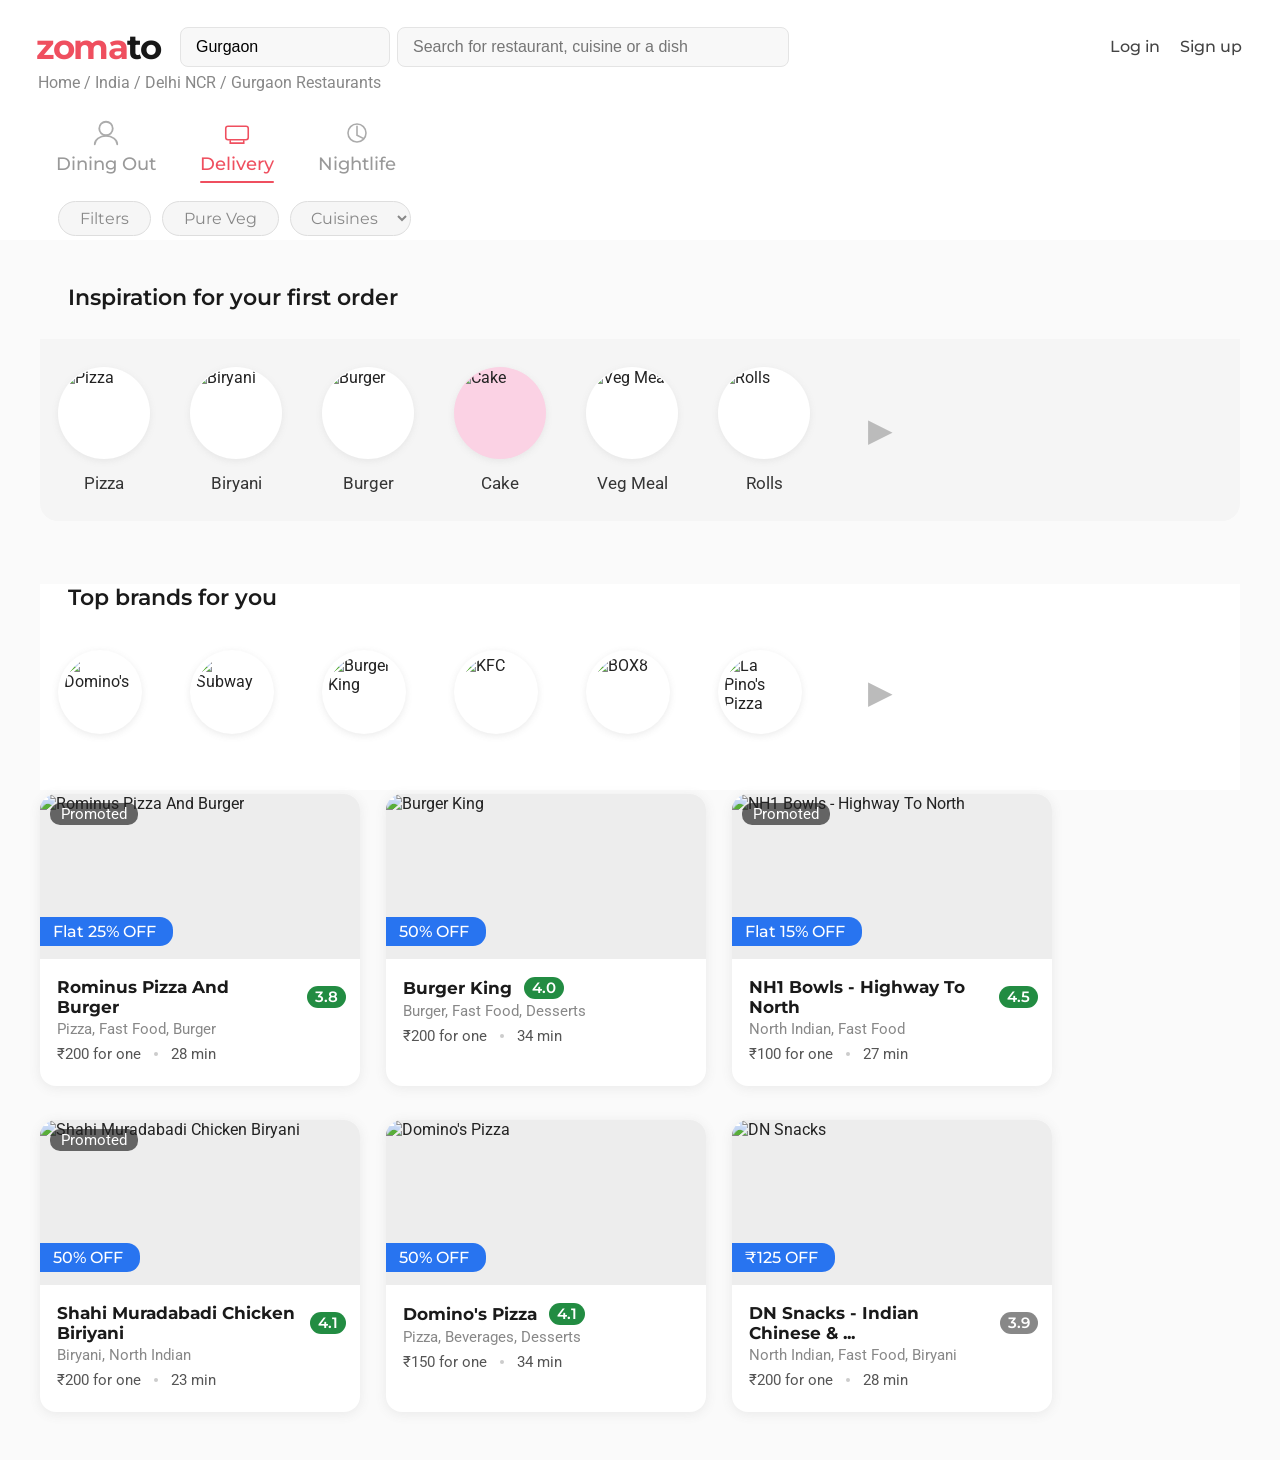
==== restaurant.html @ 7a2fdbac "This is my First Website" ====
<!DOCTYPE html>
<html lang="en">
<head>
  <meta charset="UTF-8"/>
  <meta name="viewport" content="width=device-width,initial-scale=1.0"/>
  <title>Zomato - Inspiration Page</title>
  <link href="https://fonts.googleapis.com/css2?family=Montserrat:wght@500;600;700&family=Roboto:wght@400;500&display=swap" rel="stylesheet">
  <style>
    body {
      background: #fafafa;
      margin: 0;
      padding: 0;
      font-family: 'Roboto', sans-serif;
      color: #232323;
    }
    /* Header */
    .headerbar {
      display: flex;
      align-items: center;
      padding: 26px 38px 0 36px;
      background: #fff;
      box-shadow: 0 1px 0 #ededed;
    }
    .logo {
      font-family: 'Montserrat', bold;
      font-size: 2.1rem;
      color: #181818;
      font-weight: 700;
      letter-spacing: -1.5px;
      margin-right: 20px;
    }
    .logo span { color: #ef4f5f; }
    .location-input, .search-input {
      border: 1px solid #e4e4e4;
      border-radius: 8px;
      padding: 10px 15px;
      font-size: 1rem;
      background: #f8f8f8;
      margin-right: 7px;
      width: 178px;
    }
    .search-input {
      width: 360px;
      margin-right: 0;
    }
    .nav-auth {
      margin-left: auto;
      display: flex;
      gap: 20px;
      font-family: 'Montserrat',sans-serif;
      font-weight: 500;
      color: #444;
    }
    .nav-auth a { text-decoration: none; color: #444; }
    .nav-auth a:hover { color: #ef4f5f; }
    /* Breadcrumb */
    .breadcrumb {
      font-size: 0.97rem;
      color: #888;
      padding: 7px 0 5px 38px;
      background: #fff;
      font-family: 'Roboto',sans-serif;
    }
    /* Nav Tabs */
    .tabs {
      display: flex;
      gap: 44px;
      align-items: center;
      padding: 18px 56px 0 56px;
      background: #fff;
    }
    .tab {
      display: flex;
      flex-direction: column;
      align-items: center;
      cursor: pointer;
      color: #999;
      font-family: 'Montserrat', sans-serif;
      font-size: 1.1rem;
      font-weight: 500;
      position: relative;
      padding-bottom: 7px;
      transition: color 0.18s;
    }
    .tab.selected {
      color: #ef4f5f;
    }
    .tab.selected::after {
      content: '';
      position: absolute;
      left: 0;
      right: 0;
      bottom: -2px;
      height: 2.5px;
      background: #ef4f5f;
      border-radius: 2px;
    }
    .tab svg {
      width: 36px; height: 36px;
      margin-bottom: 2px;
      display: block;
      opacity: 0.7;
    }
    .tab.selected svg { opacity: 1; }
    /* Filters row */
    .filters-bar {
      display: flex;
      gap: 11px;
      padding: 20px 0 4px 58px;
      background: #fff;
    }
    .filter-btn, .filter-select {
      border: 1px solid #dedede;
      background: #f6f6f6;
      font-size: 1rem;
      border-radius: 22px;
      padding: 6px 21px;
      color: #888;
      font-family: 'Montserrat',sans-serif;
    }
    .filter-select {
      padding: 6px 16px;
    }
    /* Inspiration Section */
    .first-order-inspiration {
      background: #fafafa;
      padding: 0 0 28px 0;
      margin: 0 auto;
      max-width: 1200px;
    }
    .inspiration-title {
      text-align: left;
      font-family: 'Montserrat', sans-serif;
      font-size: 1.38rem;
      font-weight: 600;
      margin: 44px 0 28px 0;
      color: #1a1a1a;
      padding-left: 28px;
    }
    .inspiration-list {
      display: flex;
      align-items: center;
      gap: 40px;
      background: #f5f5f5;
      border-radius: 0 0 18px 18px;
      padding: 28px 18px;
      overflow-x: auto;
      position: relative;
    }
    .inspiration-item {
      display: flex;
      flex-direction: column;
      align-items: center;
      min-width: 92px;
    }
    .circle-img {
      width: 92px;
      height: 92px;
      background: #fff;
      border-radius: 50%;
      overflow: hidden;
      box-shadow: 0 2px 7px rgb(130 130 130 / 12%);
      margin-bottom: 10px;
      display: flex;
      align-items: center;
      justify-content: center;
      transition: box-shadow 0.2s;
    }
    .circle-img.highlight {
      background: #fbd2e4;
    }
    .circle-img img {
      width: 90px;
      height: 90px;
      object-fit: cover;
      border-radius: 50%;
    }
    .inspiration-label {
      font-size: 1.09rem;
      color: #353535;
      font-family: 'Roboto', sans-serif;
      margin-top: 4px;
    }
    .carousel-arrow {
      display: flex;
      align-items: center;
      justify-content: center;
      margin-left: 18px;
      font-size: 2rem;
      color: #bbb;
      cursor: pointer;
    }
    /* Brands Section */
    .top-brands-section {
      background: #fff;
      padding: 0 0 38px 0;
      margin: 0 auto;
      max-width: 1200px;
    }
    .brands-title {
      text-align: left;
      font-family: 'Montserrat', sans-serif;
      font-size: 1.36rem;
      font-weight: 600;
      margin: 35px 0 22px 0;
      color: #1a1a1a;
      padding-left: 28px;
    }
    .brands-list {
      display: flex;
      align-items: center;
      gap: 48px;
      background: #fff;
      padding: 18px 18px;
      border-radius: 0 0 18px 18px;
      overflow-x: auto;
      position: relative;
    }
    .brand-item {
      min-width: 82px;
      display: flex;
      flex-direction: column;
      align-items: center;
    }
    .brand-circle {
      width: 84px;
      height: 84px;
      background: #fff;
      border-radius: 50%;
      overflow: hidden;
      box-shadow: 0 2px 7px rgb(100 100 100 / 13%);
      display: flex;
      align-items: center;
      justify-content: center;
    }
    .brand-circle img {
      width: 72px;
      height: 72px;
      object-fit: contain;
      background: #fff;
      border-radius: 50%;
    }
    /* Responsive */
    @media (max-width:900px) {
      .inspiration-list, .brands-list { gap: 21px; }
      .headerbar {padding: 18px 10px;}
      .filters-bar {padding-left: 15px;}
    }

    .food-order-grid-section {
  max-width: 1200px;
  margin: 0 auto 48px auto;
  padding: 4px 28px 0 28px;
}
.food-order-card-list {
  display: flex;
  flex-wrap: wrap;
  gap: 34px 26px;
  justify-content: flex-start;
}
.food-order-card {
  background: #fff;
  border-radius: 16px;
  box-shadow: 0 2px 12px rgb(100 100 100 / 11%);
  overflow: hidden;
  width: 320px;
  margin-bottom: 0;
  transition: box-shadow 0.19s, transform 0.19s;
  display: flex;
  flex-direction: column;
}
.food-order-card:hover {
  box-shadow: 0 8px 32px rgb(239 79 95 / 13%);
  transform: translateY(-5px) scale(1.01);
}
.food-card-img-wrap {
  position: relative;
  height: 165px;
  width: 100%;
  overflow: hidden;
  background: #ededed;
}
.food-card-img-wrap img {
  width: 100%;
  height: 100%;
  object-fit: cover;
}
.card-badge {
  position: absolute;
  bottom: 13px;
  left: 0;
  background: #2874f0;
  color: #fff;
  font-size: 1rem;
  font-weight: 500;
  padding: 5px 17px 5px 13px;
  border-top-right-radius: 13px;
  border-bottom-right-radius: 13px;
  z-index: 2;
  font-family: 'Montserrat',sans-serif;
}
.card-badge.blue { background: #2874f0; }
.card-promoted {
  position: absolute;
  top: 9px;
  left: 10px;
  background: rgba(30,30,30,0.66);
  color: #fff;
  font-size: 0.91rem;
  padding: 2px 11px;
  border-radius: 10px;
  z-index: 2;
  font-family: 'Roboto',sans-serif;
}
.food-order-info {
  padding: 18px 14px 13px 17px;
  display: flex;
  flex-direction: column;
  min-height: 96px;
}
.food-order-title {
  font-family: 'Montserrat',sans-serif;
  font-size: 1.06rem;
  font-weight: bold;
  margin-bottom: 3px;
  color: #1a1a1a;
  display: flex;
  align-items: center;
  gap: 8px;
}
.food-rating {
  background: #228c42;
  color: white;
  padding: 2px 8px 2px 8px;
  font-size: 0.93rem;
  font-weight: 600;
  border-radius: 14px;
  vertical-align: middle;
  display: inline-block;
  margin-left: 4px;
}
.food-rating.grey {
  background: #888;
}
.food-order-desc {
  color: #888;
  font-size: 0.96rem;
  margin-bottom: 7px;
}
.food-order-meta {
  display: flex;
  align-items: center;
  font-size: 0.95rem;
  gap: 7px;
  color: #555;
  margin-bottom: 2px;
}
.meta-dot {
  display: inline-block;
  width: 4px;
  height: 4px;
  background: #ccc;
  border-radius: 50%;
  margin: 0 6px;
}
@media (max-width: 1050px) {
  .food-order-card-list { justify-content: center; }
  .food-order-card { width: 90vw; max-width: 340px; }
}

  </style>
</head>
<body>
  <div class="headerbar">
    <span class="logo"><span>zoma</span>to</span>
    <input class="location-input" value="Gurgaon" />
    <input class="search-input" placeholder="Search for restaurant, cuisine or a dish" />
    <div class="nav-auth">
      <a href="#">Log in</a>
      <a href="#">Sign up</a>
    </div>
  </div>
  <div class="breadcrumb">
    Home / India / Delhi NCR / Gurgaon Restaurants
  </div>
  <div class="tabs">
    <div class="tab">
      <!-- Dining Out SVG icon -->
      <svg viewBox="0 0 32 32" fill="none"><circle cx="16" cy="12" r="6" stroke="#888" stroke-width="1.6"/><path d="M6 26c0-4 4.477-7.5 10-7.5S26 22 26 26" stroke="#888" stroke-width="1.6" stroke-linecap="round"/></svg>
      Dining Out
    </div>
    <div class="tab selected">
      <svg viewBox="0 0 32 32" fill="none"><rect x="6" y="10" width="20" height="12" rx="2" stroke="#ef4f5f" stroke-width="1.4"/><path d="M10 23v2h12v-2" stroke="#ef4f5f" stroke-width="1.4" stroke-linecap="round"/></svg>
      Delivery
    </div>
    <div class="tab">
      <svg viewBox="0 0 32 32" fill="none"><circle cx="16" cy="16" r="8" stroke="#888" stroke-width="1.4"/><path d="M16 10v8l6 3" stroke="#888" stroke-width="1.4" stroke-linecap="round"/></svg>
      Nightlife
    </div>
  </div>
  <div class="filters-bar">
    <button class="filter-btn">Filters</button>
    <button class="filter-btn">Pure Veg</button>
    <select class="filter-select">
      <option selected>Cuisines</option>
      <option>Pizza</option>
      <option>Biryani</option>
      <option>Burger</option>
      <option>Cake</option>
      <option>Rolls</option>
    </select>
  </div>
  <section class="first-order-inspiration">
    <h2 class="inspiration-title">Inspiration for your first order</h2>
    <div class="inspiration-list">
      <div class="inspiration-item">
        <div class="circle-img"><img src="https://images.unsplash.com/photo-1546069901-ba9599a7e63c?auto=format&fit=crop&w=120&q=80" alt="Pizza"/></div>
        <div class="inspiration-label">Pizza</div>
      </div>
      <div class="inspiration-item">
        <div class="circle-img"><img src="https://images.unsplash.com/photo-1504674900247-0877df9cc836?auto=format&fit=crop&w=120&q=80" alt="Biryani"/></div>
        <div class="inspiration-label">Biryani</div>
      </div>
      <div class="inspiration-item">
        <div class="circle-img"><img src="https://images.unsplash.com/photo-1550547660-d9450f859349?auto=format&fit=crop&w=120&q=80" alt="Burger"/></div>
        <div class="inspiration-label">Burger</div>
      </div>
      <div class="inspiration-item">
        <div class="circle-img highlight"><img src="https://images.unsplash.com/photo-1506368083636-6defb67639e3?auto=format&fit=crop&w=120&q=80" alt="Cake"/></div>
        <div class="inspiration-label">Cake</div>
      </div>
      <div class="inspiration-item">
        <div class="circle-img"><img src="https://images.unsplash.com/photo-1542444459-db68bbcf62d4?auto=format&fit=crop&w=120&q=80" alt="Veg Meal"/></div>
        <div class="inspiration-label">Veg Meal</div>
      </div>
      <div class="inspiration-item">
        <div class="circle-img"><img src="https://images.unsplash.com/photo-1458642849426-cfb724f15ef7?auto=format&fit=crop&w=120&q=80" alt="Rolls"/></div>
        <div class="inspiration-label">Rolls</div>
      </div>
      <span class="carousel-arrow">&#9654;</span>
    </div>
  </section>
  <section class="top-brands-section">
    <h2 class="brands-title">Top brands for you</h2>
    <div class="brands-list">
      <div class="brand-item">
        <div class="brand-circle"><img src="https://seeklogo.com/images/D/domino-s-pizza-logo-46496CA1DB-seeklogo.com.png" alt="Domino's"/></div>
      </div>
      <div class="brand-item">
        <div class="brand-circle"><img src="https://1000logos.net/wp-content/uploads/2021/06/Subway-logo.png" alt="Subway"/></div>
      </div>
      <div class="brand-item">
        <div class="brand-circle"><img src="https://1000logos.net/wp-content/uploads/2017/03/Burger-King-Logo.png" alt="Burger King"/></div>
      </div>
      <div class="brand-item">
        <div class="brand-circle"><img src="https://www.freepnglogos.com/uploads/kfc-logo-png/kfc-logo-png-transparent-image-0.png" alt="KFC"/></div>
      </div>
      <div class="brand-item">
        <div class="brand-circle"><img src="https://upload.wikimedia.org/wikipedia/commons/2/2d/Box8_logo.png" alt="BOX8"/></div>
      </div>
      <div class="brand-item">
        <div class="brand-circle"><img src="https://play-lh.googleusercontent.com/wEDgctalw-j9qcdSwVnXzQrBKn2pfh0cTvHhSNbXgcKekD0JEhxRUnJNB3sHl5i9Ag" alt="La Pino's Pizza"/></div>
      </div>
      <span class="carousel-arrow">&#9654;</span>
    </div>
  </section>
  <section class="food-order-grid-section">
  <div class="food-order-card-list">
    <!-- Card 1 -->
    <div class="food-order-card">
      <div class="food-card-img-wrap">
        <img src="https://images.unsplash.com/photo-1546069901-ba9599a7e63c?auto=format&fit=crop&w=400&q=80" alt="Rominus Pizza And Burger" />
        <span class="card-badge blue">Flat 25% OFF</span>
        <span class="card-promoted">Promoted</span>
      </div>
      <div class="food-order-info">
        <div class="food-order-title">Rominus Pizza And Burger
          <span class="food-rating">3.8</span>
        </div>
        <div class="food-order-desc">Pizza, Fast Food, Burger</div>
        <div class="food-order-meta">
          <span>&#8377;200 for one</span>
          <span class="meta-dot"></span>
          <span>28 min</span>
        </div>
      </div>
    </div>
    <!-- Card 2 -->
    <div class="food-order-card">
      <div class="food-card-img-wrap">
        <img src="https://images.unsplash.com/photo-1550547660-d9450f859349?auto=format&fit=crop&w=400&q=80" alt="Burger King" />
        <span class="card-badge blue">50% OFF</span>
      </div>
      <div class="food-order-info">
        <div class="food-order-title">Burger King
          <span class="food-rating">4.0</span>
        </div>
        <div class="food-order-desc">Burger, Fast Food, Desserts</div>
        <div class="food-order-meta">
          <span>&#8377;200 for one</span>
          <span class="meta-dot"></span>
          <span>34 min</span>
        </div>
      </div>
    </div>
    <!-- Card 3 -->
    <div class="food-order-card">
      <div class="food-card-img-wrap">
        <img src="https://images.unsplash.com/photo-1476718406336-bb5a9690ee2a?auto=format&fit=crop&w=400&q=80" alt="NH1 Bowls - Highway To North" />
        <span class="card-badge blue">Flat 15% OFF</span>
        <span class="card-promoted">Promoted</span>
      </div>
      <div class="food-order-info">
        <div class="food-order-title">NH1 Bowls - Highway To North
          <span class="food-rating">4.5</span>
        </div>
        <div class="food-order-desc">North Indian, Fast Food</div>
        <div class="food-order-meta">
          <span>&#8377;100 for one</span>
          <span class="meta-dot"></span>
          <span>27 min</span>
        </div>
      </div>
    </div>
    <!-- Card 4 -->
    <div class="food-order-card">
      <div class="food-card-img-wrap">
        <img src="https://images.unsplash.com/photo-1464306076886-debca5e8a6b0?auto=format&fit=crop&w=400&q=80" alt="Shahi Muradabadi Chicken Biryani" />
        <span class="card-badge blue">50% OFF</span>
        <span class="card-promoted">Promoted</span>
      </div>
      <div class="food-order-info">
        <div class="food-order-title">Shahi Muradabadi Chicken Biriyani
          <span class="food-rating">4.1</span>
        </div>
        <div class="food-order-desc">Biryani, North Indian</div>
        <div class="food-order-meta">
          <span>&#8377;200 for one</span>
          <span class="meta-dot"></span>
          <span>23 min</span>
        </div>
      </div>
    </div>
    <!-- Card 5 -->
    <div class="food-order-card">
      <div class="food-card-img-wrap">
        <img src="https://images.unsplash.com/photo-1519864600265-abb23847ef2c?auto=format&fit=crop&w=400&q=80" alt="Domino's Pizza" />
        <span class="card-badge blue">50% OFF</span>
      </div>
      <div class="food-order-info">
        <div class="food-order-title">Domino's Pizza
          <span class="food-rating">4.1</span>
        </div>
        <div class="food-order-desc">Pizza, Beverages, Desserts</div>
        <div class="food-order-meta">
          <span>&#8377;150 for one</span>
          <span class="meta-dot"></span>
          <span>34 min</span>
        </div>
      </div>
    </div>
    <!-- Card 6 -->
    <div class="food-order-card">
      <div class="food-card-img-wrap">
        <img src="https://images.unsplash.com/photo-1432139555190-58524dae6a55?auto=format&fit=crop&w=400&q=80" alt="DN Snacks" />
        <span class="card-badge">₹125 OFF</span>
      </div>
      <div class="food-order-info">
        <div class="food-order-title">DN Snacks - Indian Chinese & ...
          <span class="food-rating grey">3.9</span>
        </div>
        <div class="food-order-desc">North Indian, Fast Food, Biryani</div>
        <div class="food-order-meta">
          <span>&#8377;200 for one</span>
          <span class="meta-dot"></span>
          <span>28 min</span>
        </div>
      </div>
    </div>
  </div>
</section>

</body>
</html>
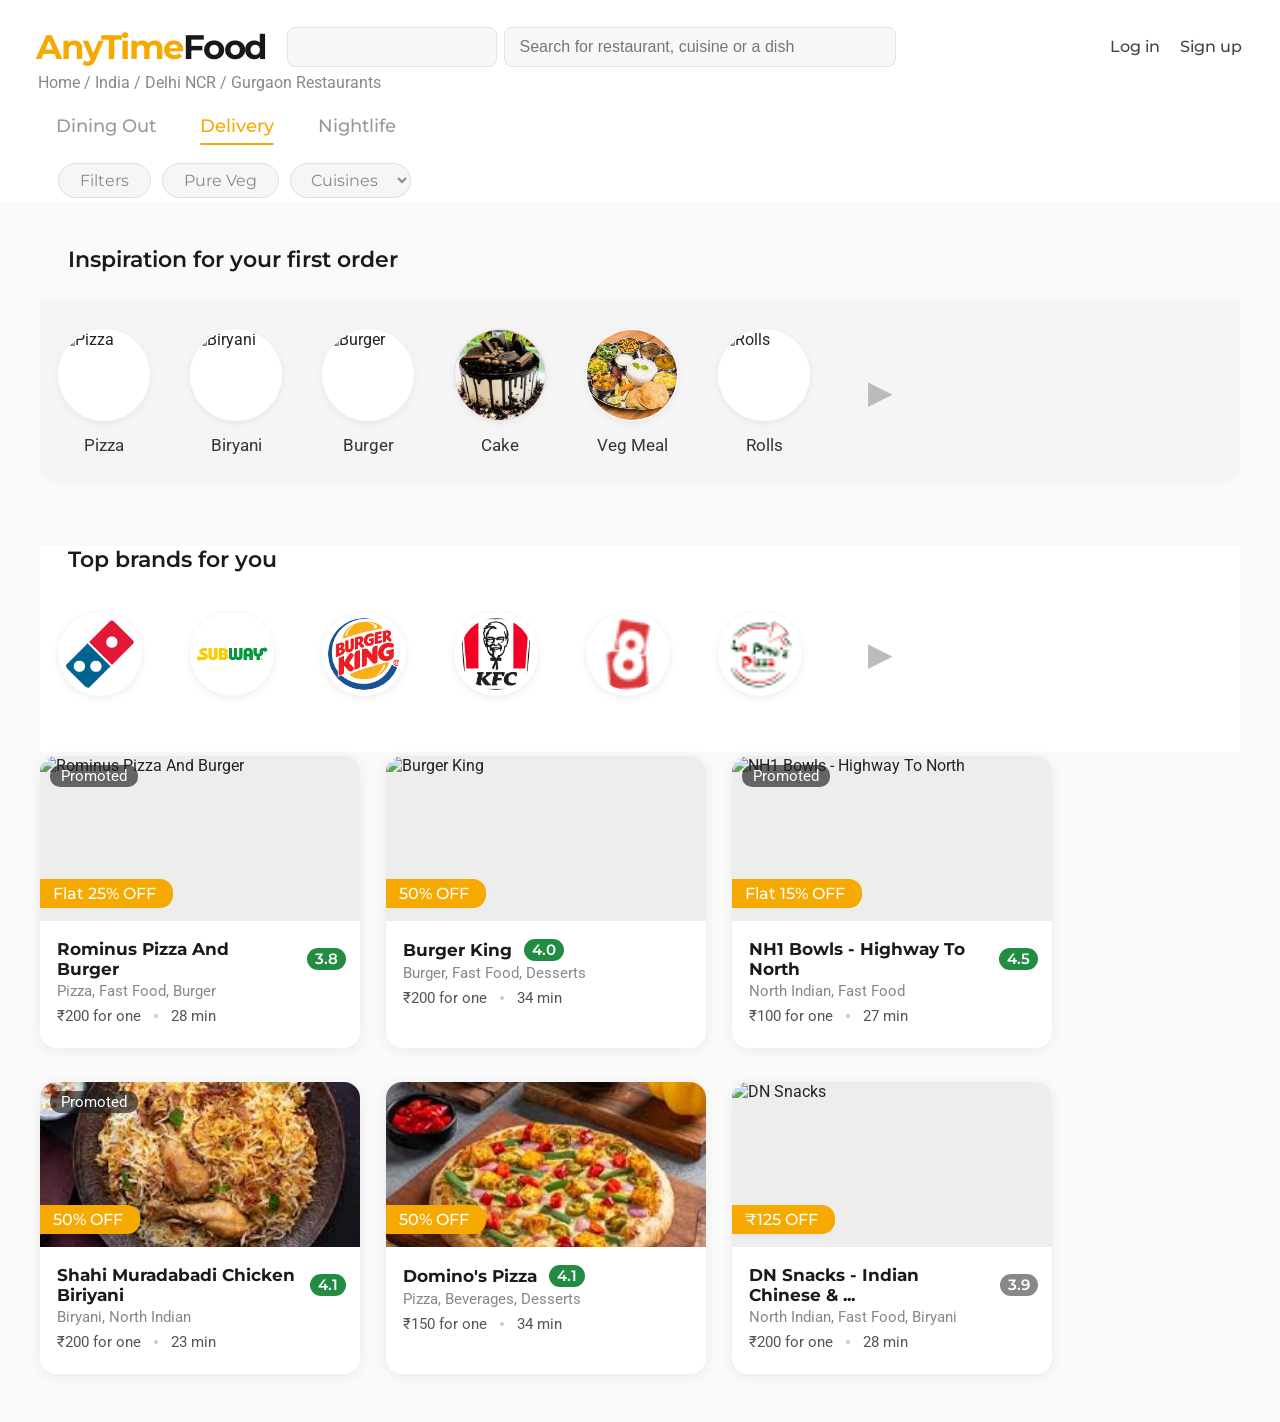
==== commit 7d0be489: "Refactor code structure for improved readability and maintainability" ====
--- a/restaurant.html
+++ b/restaurant.html
@@ -3,7 +3,7 @@
 <head>
   <meta charset="UTF-8"/>
   <meta name="viewport" content="width=device-width,initial-scale=1.0"/>
-  <title>Zomato - Inspiration Page</title>
+  <title>AnyTimeFood</title>
   <link href="https://fonts.googleapis.com/css2?family=Montserrat:wght@500;600;700&family=Roboto:wght@400;500&display=swap" rel="stylesheet">
   <style>
     body {
@@ -29,7 +29,7 @@
       letter-spacing: -1.5px;
       margin-right: 20px;
     }
-    .logo span { color: #ef4f5f; }
+    .logo span { color: #f6a900; }
     .location-input, .search-input {
       border: 1px solid #e4e4e4;
       border-radius: 8px;
@@ -52,8 +52,8 @@
       color: #444;
     }
     .nav-auth a { text-decoration: none; color: #444; }
-    .nav-auth a:hover { color: #ef4f5f; }
-    /* Breadcrumb */
+    .nav-auth a:hover { color: #f6a900; }
+
     .breadcrumb {
       font-size: 0.97rem;
       color: #888;
@@ -83,7 +83,7 @@
       transition: color 0.18s;
     }
     .tab.selected {
-      color: #ef4f5f;
+      color: #f6a900;
     }
     .tab.selected::after {
       content: '';
@@ -92,7 +92,7 @@
       right: 0;
       bottom: -2px;
       height: 2.5px;
-      background: #ef4f5f;
+      background: #f6a900;
       border-radius: 2px;
     }
     .tab svg {
@@ -289,7 +289,7 @@
   position: absolute;
   bottom: 13px;
   left: 0;
-  background: #2874f0;
+  background: #f6a900;
   color: #fff;
   font-size: 1rem;
   font-weight: 500;
@@ -299,7 +299,7 @@
   z-index: 2;
   font-family: 'Montserrat',sans-serif;
 }
-.card-badge.blue { background: #2874f0; }
+.card-badge.blue { background: #f6a900; }
 .card-promoted {
   position: absolute;
   top: 9px;
@@ -369,15 +369,31 @@
 }
 
   </style>
+
+  <script>
+    const hour = new Date().getHours();
+    const statusElement = document.getElementById("status-msg");
+
+    // 11 means 11 AM, 22 means 10 PM
+    if (hour >= 11 && hour < 22) {
+        statusElement.innerText = "🟢 WE ARE CURRENTLY OPEN !!";
+        statusElement.style.color = "#f6a900";
+    } else {
+        statusElement.innerText = "🔴 WE ARE CURRENTLY CLOSED. See you tomorrow at 11 AM!";
+        statusElement.style.color = "#f6a900";
+    }
+    
+</script>
+
 </head>
 <body>
   <div class="headerbar">
-    <span class="logo"><span>zoma</span>to</span>
-    <input class="location-input" value="Gurgaon" />
+    <span class="logo"><span>AnyTime</span>Food</span>
+    <input class="location-input" value="" />
     <input class="search-input" placeholder="Search for restaurant, cuisine or a dish" />
     <div class="nav-auth">
-      <a href="#">Log in</a>
-      <a href="#">Sign up</a>
+      <a href="experiment.html">Log in</a>
+      <a href="experiment.html">Sign up</a>
     </div>
   </div>
   <div class="breadcrumb">
@@ -385,16 +401,12 @@
   </div>
   <div class="tabs">
     <div class="tab">
-      <!-- Dining Out SVG icon -->
-      <svg viewBox="0 0 32 32" fill="none"><circle cx="16" cy="12" r="6" stroke="#888" stroke-width="1.6"/><path d="M6 26c0-4 4.477-7.5 10-7.5S26 22 26 26" stroke="#888" stroke-width="1.6" stroke-linecap="round"/></svg>
       Dining Out
     </div>
     <div class="tab selected">
-      <svg viewBox="0 0 32 32" fill="none"><rect x="6" y="10" width="20" height="12" rx="2" stroke="#ef4f5f" stroke-width="1.4"/><path d="M10 23v2h12v-2" stroke="#ef4f5f" stroke-width="1.4" stroke-linecap="round"/></svg>
       Delivery
     </div>
     <div class="tab">
-      <svg viewBox="0 0 32 32" fill="none"><circle cx="16" cy="16" r="8" stroke="#888" stroke-width="1.4"/><path d="M16 10v8l6 3" stroke="#888" stroke-width="1.4" stroke-linecap="round"/></svg>
       Nightlife
     </div>
   </div>
@@ -426,11 +438,11 @@
         <div class="inspiration-label">Burger</div>
       </div>
       <div class="inspiration-item">
-        <div class="circle-img highlight"><img src="https://images.unsplash.com/photo-1506368083636-6defb67639e3?auto=format&fit=crop&w=120&q=80" alt="Cake"/></div>
+        <div class="circle-img highlight"><img src="[data-uri]" alt="Cake"/></div>
         <div class="inspiration-label">Cake</div>
       </div>
       <div class="inspiration-item">
-        <div class="circle-img"><img src="https://images.unsplash.com/photo-1542444459-db68bbcf62d4?auto=format&fit=crop&w=120&q=80" alt="Veg Meal"/></div>
+        <div class="circle-img"><img src="[data-uri]" alt="Veg Meal"/></div>
         <div class="inspiration-label">Veg Meal</div>
       </div>
       <div class="inspiration-item">
@@ -444,22 +456,22 @@
     <h2 class="brands-title">Top brands for you</h2>
     <div class="brands-list">
       <div class="brand-item">
-        <div class="brand-circle"><img src="https://seeklogo.com/images/D/domino-s-pizza-logo-46496CA1DB-seeklogo.com.png" alt="Domino's"/></div>
+        <div class="brand-circle"><img src="[data-uri]" alt="Domino's"/></div>
       </div>
       <div class="brand-item">
-        <div class="brand-circle"><img src="https://1000logos.net/wp-content/uploads/2021/06/Subway-logo.png" alt="Subway"/></div>
+        <div class="brand-circle"><img src="[data-uri]" alt="Subway"/></div>
       </div>
       <div class="brand-item">
-        <div class="brand-circle"><img src="https://1000logos.net/wp-content/uploads/2017/03/Burger-King-Logo.png" alt="Burger King"/></div>
+        <div class="brand-circle"><img src="[data-uri]" alt="Burger King"/></div>
       </div>
       <div class="brand-item">
-        <div class="brand-circle"><img src="https://www.freepnglogos.com/uploads/kfc-logo-png/kfc-logo-png-transparent-image-0.png" alt="KFC"/></div>
+        <div class="brand-circle"><img src="[data-uri]" alt="KFC"/></div>
       </div>
       <div class="brand-item">
-        <div class="brand-circle"><img src="https://upload.wikimedia.org/wikipedia/commons/2/2d/Box8_logo.png" alt="BOX8"/></div>
+        <div class="brand-circle"><img src="[data-uri]" alt="BOX8"/></div>
       </div>
       <div class="brand-item">
-        <div class="brand-circle"><img src="https://play-lh.googleusercontent.com/wEDgctalw-j9qcdSwVnXzQrBKn2pfh0cTvHhSNbXgcKekD0JEhxRUnJNB3sHl5i9Ag" alt="La Pino's Pizza"/></div>
+        <div class="brand-circle"><img src="[data-uri]" alt="La Pino's Pizza"/></div>
       </div>
       <span class="carousel-arrow">&#9654;</span>
     </div>
@@ -525,7 +537,7 @@
     <!-- Card 4 -->
     <div class="food-order-card">
       <div class="food-card-img-wrap">
-        <img src="https://images.unsplash.com/photo-1464306076886-debca5e8a6b0?auto=format&fit=crop&w=400&q=80" alt="Shahi Muradabadi Chicken Biryani" />
+        <img src="[data-uri]" alt="Shahi Muradabadi Chicken Biryani" />
         <span class="card-badge blue">50% OFF</span>
         <span class="card-promoted">Promoted</span>
       </div>
@@ -544,7 +556,7 @@
     <!-- Card 5 -->
     <div class="food-order-card">
       <div class="food-card-img-wrap">
-        <img src="https://images.unsplash.com/photo-1519864600265-abb23847ef2c?auto=format&fit=crop&w=400&q=80" alt="Domino's Pizza" />
+        <img src="[data-uri]" alt="Domino's Pizza" />
         <span class="card-badge blue">50% OFF</span>
       </div>
       <div class="food-order-info">
